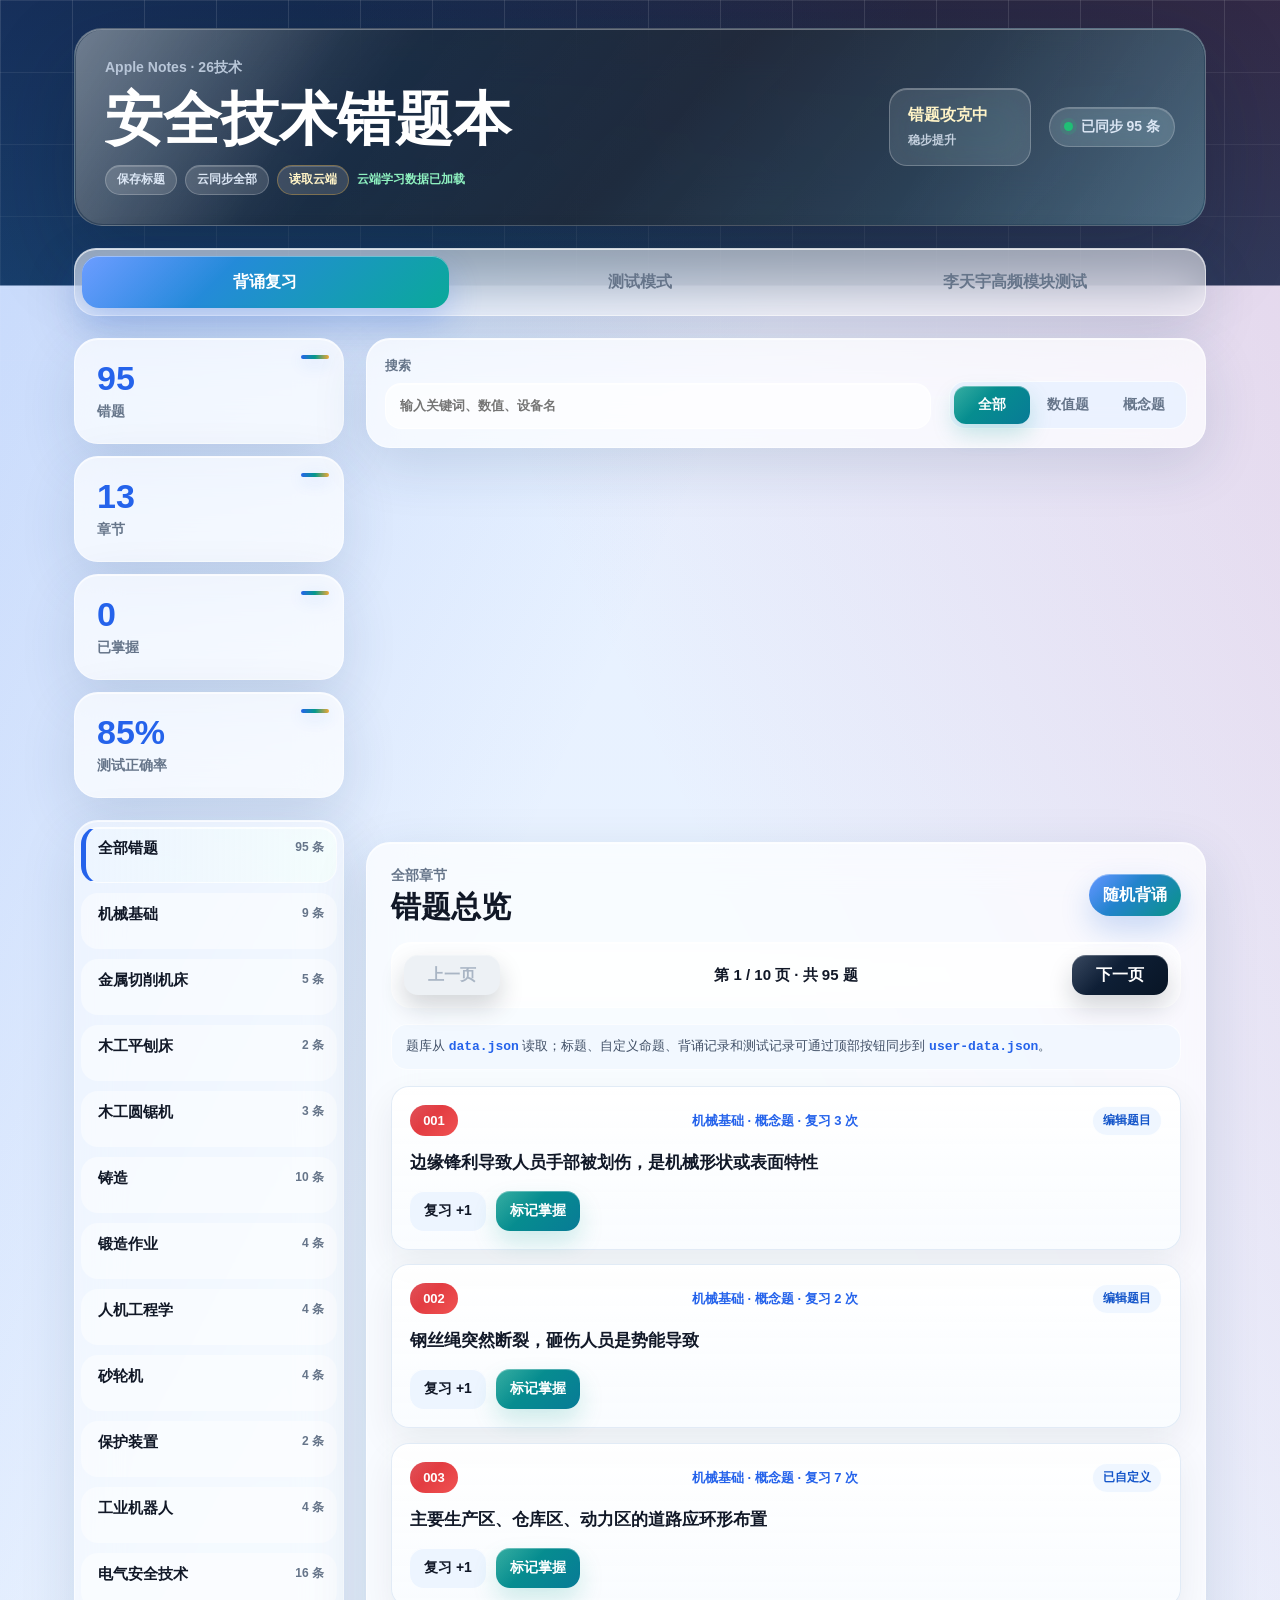
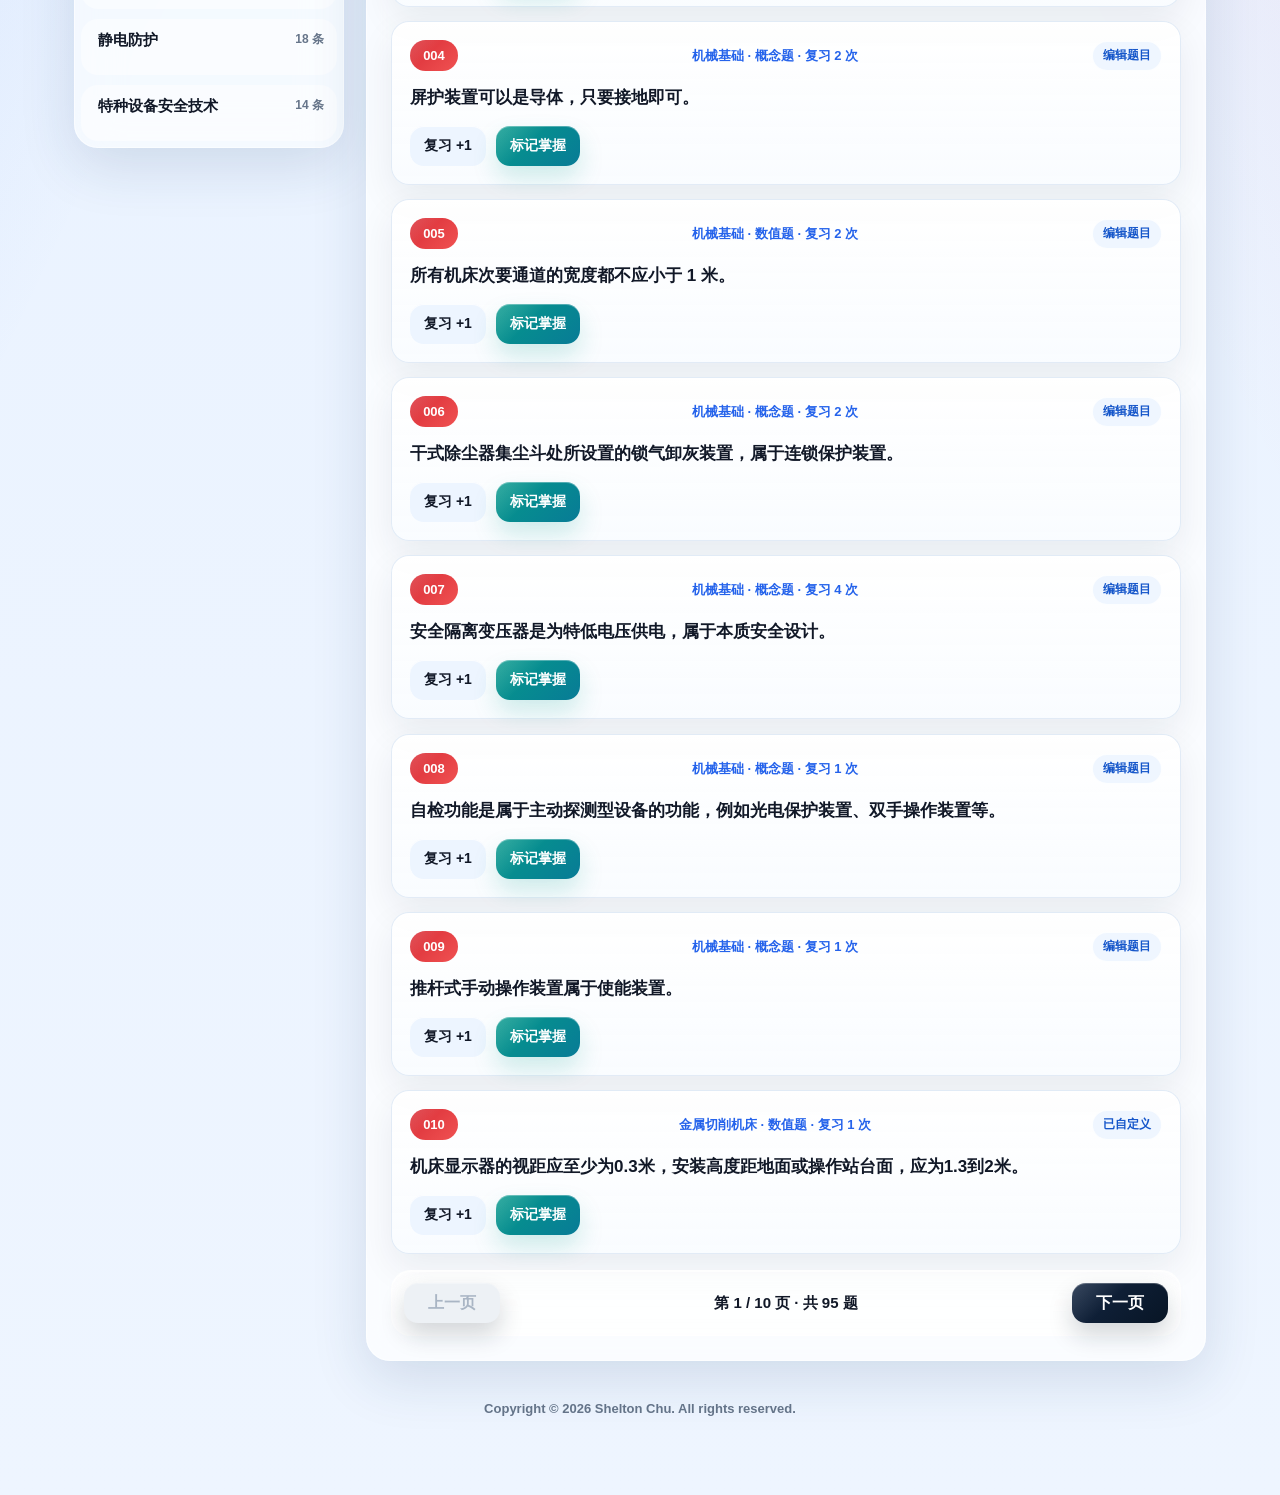
==== ios/SafetyTechNotebook/SafetyTechNotebook/Web/index.html @ 28401600 "Add native iOS app shell" ====
<!doctype html>
<html lang="zh-CN">
  <head>
    <meta charset="UTF-8" />
    <meta name="viewport" content="width=device-width, initial-scale=1.0" />
    <meta name="theme-color" content="#13243b" />
    <meta name="apple-mobile-web-app-capable" content="yes" />
    <meta name="apple-mobile-web-app-title" content="安全技术错题本" />
    <meta name="apple-mobile-web-app-status-bar-style" content="black-translucent" />
    <title>安全技术错题本</title>
    <link rel="manifest" href="manifest.webmanifest" />
    <link rel="icon" href="app-icon.svg" type="image/svg+xml" />
    <link rel="apple-touch-icon" href="apple-touch-icon.png" />
    <link rel="stylesheet" href="styles.css?v=20260801-pwa-stable" />
  </head>
  <body>
    <div class="app">
      <header class="topbar">
        <div class="title-editor">
          <p class="source">Apple Notes · 26技术</p>
          <input id="titleInput" class="title-input" type="text" value="安全技术错题本" aria-label="错题本标题" />
          <div class="title-actions">
            <button id="saveTitleBtn" type="button">保存标题</button>
            <button id="syncDataBtn" type="button">云同步全部</button>
            <button id="loadCloudBtn" type="button">读取云端</button>
            <span id="titleSyncStatus">读取云端学习数据</span>
          </div>
        </div>
        <div class="honor">
          <strong>错题攻克中</strong>
          <span>稳步提升</span>
        </div>
        <div class="sync">
          <span class="sync-dot"></span>
          <span id="updatedAt">读取中</span>
        </div>
      </header>

      <main>
        <section class="mode-switch" aria-label="学习模式">
          <button class="active" type="button" data-mode="review">背诵复习</button>
          <button type="button" data-mode="quiz">测试模式</button>
          <button type="button" data-mode="liyutian">李天宇高频模块测试</button>
        </section>

        <section class="summary" aria-label="学习概览">
          <article>
            <span id="totalCount">0</span>
            <p>错题</p>
          </article>
          <article>
            <span id="sectionCount">0</span>
            <p>章节</p>
          </article>
          <article>
            <span id="masteredCount">0</span>
            <p>已掌握</p>
          </article>
          <article>
            <span id="quizScore">0%</span>
            <p>测试正确率</p>
          </article>
        </section>

        <section id="analysisPanel" class="analysis-panel collapsed" aria-label="测试分析" hidden>
          <button id="analysisToggle" class="analysis-toggle" type="button" aria-expanded="false">
            <span>
              <small>测试分析</small>
              <strong>测试薄弱雷达</strong>
            </span>
            <em id="analysisSignal">等待测试记录</em>
          </button>
          <div id="analysisBody" class="analysis-body" hidden>
            <p class="analysis-rule">
              薄弱度只按测试正确程度评判；答错题会进入艾宾浩斯巩固队列，答对后按 20 分钟、1 小时、9 小时、1 天、2 天、6 天、31 天逐步拉长复习间隔。
            </p>
            <div class="analysis-grid">
              <article class="chart-card">
                <div class="chart-title">
                  <strong>章节薄弱度</strong>
                  <span>仅按测试错误率</span>
                </div>
                <div id="quizBarChart" class="bar-chart"></div>
              </article>
              <article class="chart-card review-queue-card">
                <div class="chart-title">
                  <strong>艾宾浩斯巩固</strong>
                  <span>错题优先 · 间隔复现</span>
                </div>
                <div id="forgettingCurve" class="forgetting-curve" aria-label="艾宾浩斯遗忘曲线"></div>
                <div id="reviewQueue" class="review-queue"></div>
              </article>
            </div>
          </div>
        </section>

        <section class="controls" aria-label="筛选">
          <label class="search">
            <span>搜索</span>
            <input id="searchInput" type="search" placeholder="输入关键词、数值、设备名" />
          </label>
          <div class="segments" role="tablist" aria-label="题型">
            <button class="active" data-kind="all">全部</button>
            <button data-kind="数值题">数值题</button>
            <button data-kind="概念题">概念题</button>
          </div>
        </section>

        <nav id="sectionTabs" class="section-tabs" aria-label="章节"></nav>

        <section class="content">
          <div class="section-head">
            <div>
              <p id="domainName">机械</p>
              <h2 id="sectionName">机械基础</h2>
            </div>
            <button id="shuffleBtn" type="button">随机背诵</button>
          </div>
          <div id="quizPager" class="quiz-pager" data-quiz-pager hidden></div>
          <div class="sync-note">
            题库从 <code>data.json</code> 读取；标题、自定义命题、背诵记录和测试记录可通过顶部按钮同步到 <code>user-data.json</code>。
          </div>
          <div id="cards" class="cards"></div>
          <div id="quizPagerBottom" class="quiz-pager quiz-pager-bottom" data-quiz-pager hidden></div>
        </section>
      </main>
      <footer class="site-footer"><span>Copyright © 2026 Shelton Chu. All rights reserved.</span></footer>
    </div>

    <template id="cardTemplate">
      <article class="mistake-card">
        <div class="card-meta">
          <strong></strong>
          <span></span>
        </div>
        <p class="question"></p>
        <div class="actions">
          <button class="review-btn" type="button">复习 +1</button>
          <button class="master-btn" type="button">标记掌握</button>
        </div>
      </article>
    </template>

    <template id="quizTemplate">
      <article class="quiz-card">
        <div class="card-meta">
          <strong></strong>
          <span></span>
        </div>
        <p class="quiz-prompt"></p>
        <button class="reveal-btn" type="button">显示答案</button>
        <div class="quiz-answer" hidden></div>
        <div class="quiz-actions" hidden>
          <button class="wrong-btn" type="button">答错</button>
          <button class="right-btn" type="button">答对</button>
        </div>
      </article>
    </template>

    <script src="app.js?v=20260801-pwa-stable"></script>
  </body>
</html>
---- ios/SafetyTechNotebook/SafetyTechNotebook/Web/styles.css ----
:root {
  color-scheme: light;
  --bg: #eef5ff;
  --ink: #111827;
  --muted: #66758a;
  --soft: rgba(235, 244, 255, 0.82);
  --line: rgba(129, 151, 178, 0.28);
  --surface: rgba(255, 255, 255, 0.78);
  --navy: #102033;
  --navy-2: #173352;
  --blue: #2563eb;
  --teal: #05998b;
  --green: #20bf75;
  --red: #d92d36;
  --amber: #f0a735;
  --rose: #d94682;
  --glass: rgba(255, 255, 255, 0.54);
  --glass-strong: rgba(255, 255, 255, 0.72);
  --glass-dark: rgba(13, 29, 49, 0.48);
  --glass-line: rgba(255, 255, 255, 0.52);
  --glass-shadow: 0 18px 55px rgba(30, 64, 108, 0.14), inset 0 1px 0 rgba(255, 255, 255, 0.7);
  --glass-shadow-strong: 0 34px 90px rgba(12, 27, 46, 0.24), inset 0 1px 0 rgba(255, 255, 255, 0.34);
  --shadow: 0 18px 46px rgba(16, 31, 52, 0.08);
  --shadow-strong: 0 30px 80px rgba(8, 18, 33, 0.22);
}

* {
  box-sizing: border-box;
}

[hidden] {
  display: none !important;
}

body {
  margin: 0;
  min-height: 100vh;
  color: var(--ink);
  background:
    linear-gradient(115deg, rgba(37, 99, 235, 0.18), transparent 34%),
    linear-gradient(245deg, rgba(217, 70, 130, 0.16), transparent 36%),
    linear-gradient(180deg, #13243b 0, #163754 285px, #e7f1ff 286px, var(--bg) 100%);
  font-family: -apple-system, BlinkMacSystemFont, "Segoe UI", sans-serif;
}

body::before {
  content: "";
  position: fixed;
  inset: 0;
  z-index: -1;
  pointer-events: none;
  background:
    linear-gradient(90deg, rgba(255, 255, 255, 0.22) 1px, transparent 1px),
    linear-gradient(180deg, rgba(255, 255, 255, 0.16) 1px, transparent 1px);
  background-size: 72px 72px;
  mask-image: linear-gradient(180deg, rgba(0, 0, 0, 0.55), transparent 58%);
}

button,
input {
  font: inherit;
}

button {
  -webkit-tap-highlight-color: transparent;
}

h2,
p {
  margin: 0;
}

.app {
  width: min(1180px, 100%);
  margin: 0 auto;
  padding: 28px 24px 56px;
}

.topbar {
  position: relative;
  overflow: hidden;
  display: grid;
  grid-template-columns: 1fr auto auto;
  align-items: center;
  gap: 18px;
  margin-bottom: 22px;
  padding: 30px;
  color: white;
  background:
    linear-gradient(125deg, rgba(255, 255, 255, 0.22), rgba(255, 255, 255, 0.06) 28%, rgba(255, 255, 255, 0.12)),
    linear-gradient(135deg, rgba(15, 38, 64, 0.86) 0%, rgba(9, 18, 32, 0.78) 52%, rgba(22, 67, 93, 0.8) 100%);
  border: 1px solid rgba(255, 255, 255, 0.2);
  border-radius: 28px;
  box-shadow: var(--glass-shadow-strong);
  backdrop-filter: blur(26px) saturate(1.35);
  -webkit-backdrop-filter: blur(26px) saturate(1.35);
}

.topbar::after {
  content: "";
  position: absolute;
  inset: 1px;
  pointer-events: none;
  border-radius: 27px;
  background: linear-gradient(120deg, rgba(255, 255, 255, 0.26), transparent 22%, transparent 74%, rgba(255, 255, 255, 0.12));
  opacity: 0.9;
}

.topbar > * {
  position: relative;
  z-index: 1;
}

.source {
  margin-bottom: 10px;
  color: #b8c6d8;
  font-size: 14px;
  font-weight: 700;
}

.honor {
  display: grid;
  gap: 6px;
  min-width: 142px;
  padding: 16px 18px;
  color: #fff4c7;
  background: rgba(255, 255, 255, 0.12);
  border: 1px solid rgba(255, 255, 255, 0.24);
  border-radius: 18px;
  box-shadow: inset 0 1px 0 rgba(255, 255, 255, 0.26);
  backdrop-filter: blur(18px) saturate(1.25);
  -webkit-backdrop-filter: blur(18px) saturate(1.25);
}

.title-editor {
  min-width: 0;
}

.title-input {
  width: min(560px, 100%);
  padding: 0;
  color: white;
  background: transparent;
  border: 0;
  outline: none;
  font-size: clamp(34px, 5vw, 58px);
  font-weight: 900;
  line-height: 1.1;
  letter-spacing: 0;
}

.title-input:focus {
  box-shadow: 0 3px 0 rgba(32, 191, 117, 0.85);
}

.title-actions {
  display: flex;
  align-items: center;
  flex-wrap: wrap;
  gap: 8px;
  margin-top: 14px;
}

.title-actions button {
  height: 30px;
  padding: 0 11px;
  color: #dbe6f4;
  background: rgba(255, 255, 255, 0.14);
  border: 1px solid rgba(255, 255, 255, 0.22);
  border-radius: 999px;
  cursor: pointer;
  font-size: 12px;
  font-weight: 900;
  box-shadow: inset 0 1px 0 rgba(255, 255, 255, 0.18);
  backdrop-filter: blur(12px) saturate(1.2);
  -webkit-backdrop-filter: blur(12px) saturate(1.2);
}

.title-actions button:last-of-type {
  color: #fff4c7;
  border-color: rgba(243, 179, 61, 0.36);
}

#titleSyncStatus {
  color: #b8c6d8;
  font-size: 12px;
  font-weight: 800;
}

#titleSyncStatus[data-tone="ok"] {
  color: #8ef0bf;
}

#titleSyncStatus[data-tone="warn"] {
  color: #ffd082;
}

.honor strong {
  font-size: 16px;
}

.honor span {
  color: #c4d0de;
  font-size: 12px;
  font-weight: 700;
}

.sync {
  display: inline-flex;
  align-items: center;
  gap: 8px;
  min-width: max-content;
  padding: 10px 14px;
  color: #dbe6f4;
  background: rgba(255, 255, 255, 0.14);
  border: 1px solid rgba(255, 255, 255, 0.2);
  border-radius: 999px;
  font-size: 14px;
  font-weight: 800;
  box-shadow: inset 0 1px 0 rgba(255, 255, 255, 0.18);
  backdrop-filter: blur(14px) saturate(1.25);
  -webkit-backdrop-filter: blur(14px) saturate(1.25);
}

.sync-dot {
  width: 9px;
  height: 9px;
  border-radius: 50%;
  background: var(--green);
  box-shadow: 0 0 0 4px rgba(32, 191, 117, 0.16);
}

main {
  display: grid;
  grid-template-columns: 270px minmax(0, 1fr);
  gap: 22px;
}

.mode-switch {
  grid-column: 1 / -1;
  display: flex;
  gap: 8px;
  padding: 7px;
  background: var(--glass);
  border: 1px solid var(--glass-line);
  border-radius: 22px;
  box-shadow: var(--glass-shadow);
  backdrop-filter: blur(24px) saturate(1.28);
  -webkit-backdrop-filter: blur(24px) saturate(1.28);
}

.mode-switch button {
  flex: 1;
  height: 52px;
  min-width: 0;
  padding: 0 10px;
  border: 0;
  border-radius: 17px;
  color: var(--muted);
  background: transparent;
  cursor: pointer;
  line-height: 1.2;
  font-weight: 900;
  transition: transform 0.18s ease, background 0.18s ease, color 0.18s ease, box-shadow 0.18s ease;
}

.mode-switch button.active {
  color: white;
  background:
    linear-gradient(135deg, rgba(255, 255, 255, 0.28), transparent 38%),
    linear-gradient(135deg, #3478ff, #0aa99a);
  box-shadow: 0 14px 34px rgba(37, 99, 235, 0.24), inset 0 1px 0 rgba(255, 255, 255, 0.38);
}

.mode-switch button:not(.active):active,
.title-actions button:active,
.sync:active {
  transform: scale(0.985);
}

.summary {
  grid-column: 1;
  grid-row: 2;
  display: grid;
  grid-template-columns: 1fr;
  gap: 12px;
  align-self: start;
}

.summary article,
.content,
.controls {
  background: var(--glass-strong);
  border: 1px solid var(--glass-line);
  border-radius: 24px;
  box-shadow: var(--glass-shadow);
  backdrop-filter: blur(22px) saturate(1.22);
  -webkit-backdrop-filter: blur(22px) saturate(1.22);
}

.summary article {
  position: relative;
  overflow: hidden;
  padding: 22px;
}

.summary article::after {
  content: "";
  position: absolute;
  top: 16px;
  right: 14px;
  width: 28px;
  height: 4px;
  background: linear-gradient(90deg, var(--blue), var(--teal), var(--amber));
  border-radius: 999px;
  box-shadow: 0 4px 16px rgba(37, 99, 235, 0.2);
}

.summary span {
  display: block;
  color: var(--blue);
  font-size: 34px;
  font-weight: 900;
  line-height: 1;
}

.summary p {
  margin-top: 8px;
  color: var(--muted);
  font-size: 14px;
  font-weight: 700;
}

.analysis-panel {
  grid-column: 2;
  grid-row: 3;
  padding: 22px;
  background: var(--glass-strong);
  border: 1px solid var(--glass-line);
  border-radius: 24px;
  box-shadow: var(--glass-shadow);
  backdrop-filter: blur(22px) saturate(1.22);
  -webkit-backdrop-filter: blur(22px) saturate(1.22);
}

.analysis-toggle {
  display: flex;
  align-items: center;
  justify-content: space-between;
  gap: 16px;
  width: 100%;
  color: inherit;
  text-align: left;
  background: transparent;
  border: 0;
  cursor: pointer;
}

.analysis-toggle span {
  display: grid;
  gap: 4px;
}

.analysis-toggle small {
  color: var(--muted);
  font-size: 13px;
  font-weight: 800;
}

.analysis-toggle strong {
  font-size: 28px;
}

.analysis-toggle::after {
  content: "收起";
  min-width: max-content;
  color: var(--blue);
  font-size: 13px;
  font-weight: 900;
}

.analysis-panel.collapsed .analysis-toggle::after {
  content: "展开";
}

.analysis-body {
  margin-top: 18px;
}

.analysis-rule {
  margin-bottom: 14px;
  padding: 12px 14px;
  color: #425168;
  background: rgba(238, 246, 255, 0.72);
  border: 1px solid rgba(255, 255, 255, 0.68);
  border-radius: 16px;
  font-size: 13px;
  line-height: 1.5;
  font-weight: 800;
}

.chart-title span {
  color: var(--muted);
  font-size: 13px;
  font-weight: 800;
}

#analysisSignal,
.analysis-toggle em {
  align-self: start;
  padding: 9px 12px;
  color: white;
  background: linear-gradient(135deg, var(--blue), var(--teal));
  border-radius: 999px;
  font-size: 13px;
  font-weight: 900;
  font-style: normal;
}

.analysis-grid {
  display: grid;
  grid-template-columns: repeat(2, minmax(0, 1fr));
  gap: 16px;
}

.chart-card {
  min-width: 0;
  padding: 18px;
  background: rgba(255, 255, 255, 0.68);
  border: 1px solid rgba(255, 255, 255, 0.72);
  border-radius: 18px;
  box-shadow: inset 0 1px 0 rgba(255, 255, 255, 0.72);
}

.chart-title {
  display: flex;
  align-items: center;
  justify-content: space-between;
  gap: 12px;
  margin-bottom: 16px;
}

.chart-title strong {
  font-size: 17px;
}

.bar-chart {
  display: grid;
  gap: 13px;
}

.bar-row {
  display: grid;
  grid-template-columns: minmax(118px, 190px) 1fr;
  align-items: center;
  gap: 12px;
}

.bar-label {
  display: grid;
  gap: 4px;
}

.bar-label strong {
  font-size: 14px;
}

.bar-label span {
  color: var(--muted);
  font-size: 12px;
  font-weight: 800;
}

.bar-track {
  height: 14px;
  overflow: hidden;
  background: #e8eef6;
  border-radius: 999px;
}

.bar-track span {
  display: block;
  height: 100%;
  background: linear-gradient(90deg, var(--red), var(--amber), var(--teal));
  border-radius: inherit;
}

.forgetting-curve {
  overflow: hidden;
  margin-bottom: 14px;
  background:
    linear-gradient(180deg, rgba(29, 99, 216, 0.07), transparent 68%),
    rgba(255, 255, 255, 0.72);
  border: 1px solid rgba(255, 255, 255, 0.72);
  border-radius: 18px;
}

.curve-svg {
  display: block;
  width: 100%;
  height: auto;
}

.curve-axis {
  fill: none;
  stroke: #c8d4e4;
  stroke-width: 2;
}

.curve-line {
  fill: none;
  stroke: var(--blue);
  stroke-width: 4;
  stroke-linecap: round;
  stroke-linejoin: round;
}

.curve-dot {
  fill: var(--surface);
  stroke: var(--teal);
  stroke-width: 3;
}

.curve-svg text {
  fill: #66758a;
  font-size: 12px;
  font-weight: 900;
}

.review-queue {
  display: grid;
  gap: 8px;
}

.queue-summary {
  padding: 10px 12px;
  color: #0f665e;
  background: rgba(237, 249, 246, 0.72);
  border: 1px solid rgba(204, 235, 229, 0.8);
  border-radius: 16px;
  font-size: 13px;
  font-weight: 900;
}

.queue-item {
  display: grid;
  grid-template-columns: 1fr auto;
  align-items: center;
  gap: 12px;
  padding: 12px;
  color: var(--ink);
  background: rgba(255, 255, 255, 0.74);
  border: 1px solid rgba(255, 255, 255, 0.78);
  border-radius: 16px;
}

.queue-item.due {
  border-color: rgba(217, 45, 54, 0.34);
  background: linear-gradient(180deg, #fffafa, #ffffff);
}

.queue-item strong {
  display: block;
  font-size: 13px;
  font-weight: 900;
}

.queue-item p {
  display: -webkit-box;
  overflow: hidden;
  margin-top: 5px;
  color: #334155;
  -webkit-box-orient: vertical;
  -webkit-line-clamp: 2;
  font-size: 13px;
  line-height: 1.45;
  font-weight: 750;
}

.queue-item span {
  display: block;
  margin-top: 6px;
  color: var(--muted);
  font-size: 12px;
  font-weight: 900;
}

.queue-item button {
  min-width: 82px;
  height: 36px;
  color: white;
  background: var(--navy);
  border: 0;
  border-radius: 8px;
  cursor: pointer;
  font-size: 13px;
  font-weight: 900;
}

.queue-item.due button {
  background: linear-gradient(135deg, var(--red), #f59e0b);
}

.controls {
  grid-column: 2;
  grid-row: 2;
  align-self: start;
  display: flex;
  align-items: end;
  justify-content: space-between;
  gap: 18px;
  padding: 18px;
}

.search {
  display: grid;
  gap: 8px;
  flex: 1;
  color: var(--muted);
  font-size: 13px;
  font-weight: 800;
}

.search input {
  width: 100%;
  height: 46px;
  padding: 0 14px;
  color: var(--ink);
  background: rgba(255, 255, 255, 0.66);
  border: 1px solid rgba(255, 255, 255, 0.78);
  border-radius: 16px;
  outline: none;
  box-shadow: inset 0 1px 0 rgba(255, 255, 255, 0.68);
}

.search input:focus {
  border-color: var(--blue);
  box-shadow: 0 0 0 3px rgba(29, 99, 216, 0.14);
}

.segments {
  display: flex;
  padding: 4px;
  background: rgba(230, 240, 255, 0.72);
  border: 1px solid rgba(255, 255, 255, 0.72);
  border-radius: 16px;
}

.segments button,
#shuffleBtn,
.actions button {
  border: 0;
  cursor: pointer;
}

.segments button {
  min-width: 76px;
  height: 38px;
  padding: 0 12px;
  border-radius: 12px;
  color: var(--muted);
  background: transparent;
  font-size: 14px;
  font-weight: 800;
}

.segments button.active {
  color: white;
  background:
    linear-gradient(135deg, rgba(255, 255, 255, 0.2), transparent 40%),
    linear-gradient(135deg, var(--teal), #087b96);
  box-shadow: 0 10px 22px rgba(5, 153, 139, 0.22), inset 0 1px 0 rgba(255, 255, 255, 0.32);
}

.section-tabs {
  grid-column: 1;
  grid-row: 3 / span 2;
  display: grid;
  gap: 10px;
  align-self: start;
  padding: 6px;
  background: var(--glass);
  border: 1px solid var(--glass-line);
  border-radius: 24px;
  box-shadow: var(--glass-shadow);
  backdrop-filter: blur(22px) saturate(1.22);
  -webkit-backdrop-filter: blur(22px) saturate(1.22);
}

.section-tabs button {
  display: grid;
  grid-template-columns: 1fr auto;
  gap: 6px;
  width: 100%;
  min-height: 56px;
  padding: 11px 12px;
  color: var(--ink);
  text-align: left;
  background: rgba(255, 255, 255, 0.46);
  border: 1px solid transparent;
  border-left: 5px solid transparent;
  border-radius: 17px;
  cursor: pointer;
  transition: transform 0.18s ease, background 0.18s ease, border-color 0.18s ease;
}

.section-tabs button.active {
  border-left-color: var(--blue);
  border-top-color: rgba(255, 255, 255, 0.72);
  border-right-color: rgba(255, 255, 255, 0.72);
  border-bottom-color: rgba(255, 255, 255, 0.72);
  background:
    linear-gradient(90deg, rgba(237, 245, 255, 0.9), rgba(245, 255, 252, 0.72));
  box-shadow: inset 0 1px 0 rgba(255, 255, 255, 0.72);
}

.section-tabs button:active {
  transform: scale(0.99);
}

.section-tabs strong {
  font-size: 15px;
}

.section-tabs span {
  color: var(--muted);
  font-size: 12px;
  font-weight: 800;
}

.content {
  grid-column: 2;
  grid-row: 4;
  min-width: 0;
  padding: 24px;
}

.section-head {
  display: flex;
  align-items: center;
  justify-content: space-between;
  gap: 16px;
  margin-bottom: 18px;
}

.section-head p {
  color: var(--muted);
  font-size: 14px;
  font-weight: 800;
}

.section-head h2 {
  margin-top: 4px;
  font-size: 30px;
  line-height: 1.18;
}

#shuffleBtn {
  min-width: 92px;
  height: 42px;
  padding: 0 14px;
  color: white;
  background:
    linear-gradient(135deg, rgba(255, 255, 255, 0.24), transparent 42%),
    linear-gradient(135deg, #3478ff, #0a9387);
  border-radius: 999px;
  box-shadow: 0 14px 30px rgba(29, 99, 216, 0.22), inset 0 1px 0 rgba(255, 255, 255, 0.36);
  font-weight: 900;
}

#shuffleBtn:disabled {
  color: #a9b5c4;
  background: #edf1f5;
  box-shadow: none;
  cursor: not-allowed;
}

.quiz-pager {
  display: grid;
  grid-template-columns: 96px 1fr 96px;
  align-items: center;
  gap: 12px;
  margin-bottom: 16px;
  padding: 12px;
  background: rgba(255, 255, 255, 0.48);
  border: 1px solid rgba(255, 255, 255, 0.72);
  border-radius: 20px;
  box-shadow: inset 0 1px 0 rgba(255, 255, 255, 0.72);
  backdrop-filter: blur(18px) saturate(1.22);
  -webkit-backdrop-filter: blur(18px) saturate(1.22);
}

.quiz-pager-bottom {
  margin-top: 16px;
  margin-bottom: 0;
}

.quiz-pager span {
  color: var(--ink);
  text-align: center;
  font-size: 15px;
  font-weight: 900;
}

.quiz-pager button {
  height: 40px;
  color: white;
  background:
    linear-gradient(135deg, rgba(255, 255, 255, 0.16), transparent 42%),
    linear-gradient(135deg, #132642, #081525);
  border: 0;
  border-radius: 14px;
  cursor: pointer;
  font-weight: 900;
  box-shadow: 0 12px 24px rgba(15, 28, 47, 0.18), inset 0 1px 0 rgba(255, 255, 255, 0.24);
}

.quiz-pager button:disabled {
  color: #a9b5c4;
  background: #edf1f5;
  cursor: not-allowed;
}

.sync-note {
  margin-bottom: 16px;
  padding: 12px 14px;
  color: #425168;
  background: rgba(238, 246, 255, 0.66);
  border: 1px solid rgba(255, 255, 255, 0.72);
  border-radius: 16px;
  font-size: 13px;
  line-height: 1.45;
}

.sync-note code {
  color: var(--blue);
  font-weight: 900;
}

.cards {
  display: grid;
  gap: 14px;
}

.cards.page-enter .mistake-card,
.cards.page-enter .quiz-card {
  animation: card-page-enter 0.42s cubic-bezier(0.19, 1, 0.22, 1) both;
  animation-delay: calc(var(--card-index, 0) * 22ms);
}

.cards.page-leave {
  opacity: 0;
  transform: translateY(-8px) scale(0.992);
  transition: opacity 0.13s ease, transform 0.13s ease;
}

@keyframes card-page-enter {
  from {
    opacity: 0;
    transform: translateY(18px) scale(0.985);
  }

  to {
    opacity: 1;
    transform: translateY(0) scale(1);
  }
}

.mistake-card,
.quiz-card {
  padding: 18px;
  background:
    linear-gradient(180deg, rgba(255, 255, 255, 0.98), rgba(249, 252, 255, 0.94));
  border: 1px solid rgba(220, 231, 244, 0.82);
  border-radius: 18px;
  box-shadow: 0 14px 36px rgba(16, 31, 52, 0.07), inset 0 1px 0 rgba(255, 255, 255, 0.84);
}

.mistake-card.mastered,
.quiz-card.right {
  background: #f0fbf6;
  border-color: #9eddbd;
}

.quiz-card.wrong {
  background: #fff5f5;
  border-color: #f0b7b7;
}

.card-meta {
  display: flex;
  align-items: center;
  justify-content: space-between;
  gap: 12px;
  margin-bottom: 12px;
}

.card-meta strong {
  display: inline-flex;
  align-items: center;
  justify-content: center;
  width: 48px;
  height: 31px;
  color: white;
  background:
    linear-gradient(135deg, rgba(255, 255, 255, 0.18), transparent 42%),
    linear-gradient(135deg, var(--red), #f05252);
  border-radius: 999px;
  font-size: 13px;
  font-weight: 900;
}

.card-meta span {
  color: var(--blue);
  font-size: 13px;
  font-weight: 900;
}

.question,
.quiz-prompt {
  color: var(--ink);
  font-size: 17px;
  line-height: 1.72;
  font-weight: 900;
}

.quiz-answer {
  margin-top: 12px;
  padding: 12px 14px;
  color: #425168;
  background: var(--soft);
  border-radius: 8px;
  font-size: 14px;
  line-height: 1.55;
  font-weight: 700;
}

.quiz-answer strong {
  color: var(--blue);
}

.actions,
.quiz-actions {
  display: flex;
  gap: 10px;
  margin-top: 14px;
}

.actions button,
.quiz-actions button,
.reveal-btn {
  height: 40px;
  padding: 0 14px;
  border: 0;
  border-radius: 14px;
  cursor: pointer;
  font-size: 14px;
  font-weight: 900;
}

.actions button {
  color: var(--ink);
  background: rgba(235, 244, 255, 0.88);
  box-shadow: inset 0 1px 0 rgba(255, 255, 255, 0.82);
}

.actions button:last-child,
.right-btn {
  color: white;
  background:
    linear-gradient(135deg, rgba(255, 255, 255, 0.2), transparent 42%),
    linear-gradient(135deg, var(--teal), #087b96);
  box-shadow: 0 12px 24px rgba(5, 153, 139, 0.18), inset 0 1px 0 rgba(255, 255, 255, 0.3);
}

.reveal-btn {
  width: 100%;
  margin-top: 14px;
  color: white;
  background:
    linear-gradient(135deg, rgba(255, 255, 255, 0.22), transparent 42%),
    linear-gradient(135deg, #3478ff, #1456b8);
  box-shadow: 0 14px 30px rgba(37, 99, 235, 0.2), inset 0 1px 0 rgba(255, 255, 255, 0.34);
}

.quiz-actions {
  display: grid;
  grid-template-columns: 1fr 1fr;
  gap: 10px;
  margin-top: 12px;
}

.wrong-btn {
  color: var(--red);
  background: #feecec;
}

.quiz-actions button {
  transition: transform 0.16s ease, opacity 0.16s ease;
}

.quiz-actions button:disabled {
  cursor: default;
  opacity: 0.7;
}

.quiz-actions button:not(:disabled):active {
  transform: scale(0.98);
}

.empty {
  padding: 42px 18px;
  color: var(--muted);
  text-align: center;
  background: #fbfcfe;
  border: 1px dashed var(--line);
  border-radius: 8px;
}

.empty.mini {
  padding: 22px 12px;
  font-size: 13px;
}

.edit-quiz-btn {
  min-width: max-content;
  height: 30px;
  padding: 0 10px;
  color: #1556ca;
  background: rgba(237, 245, 255, 0.86);
  border: 1px solid rgba(255, 255, 255, 0.82);
  border-radius: 999px;
  cursor: pointer;
  font-size: 12px;
  font-weight: 900;
}

.quiz-editor {
  display: grid;
  gap: 10px;
  margin-top: 12px;
  padding: 12px;
  background: rgba(247, 251, 255, 0.72);
  border: 1px solid rgba(255, 255, 255, 0.82);
  border-radius: 18px;
  box-shadow: inset 0 1px 0 rgba(255, 255, 255, 0.72);
  backdrop-filter: blur(18px) saturate(1.18);
  -webkit-backdrop-filter: blur(18px) saturate(1.18);
}

.quiz-editor label {
  display: grid;
  gap: 6px;
  color: var(--muted);
  font-size: 12px;
  font-weight: 900;
}

.quiz-editor textarea {
  width: 100%;
  min-height: 72px;
  resize: vertical;
  padding: 10px;
  color: var(--ink);
  background: rgba(255, 255, 255, 0.82);
  border: 1px solid rgba(215, 227, 241, 0.9);
  border-radius: 14px;
  font: inherit;
  line-height: 1.45;
}

.quiz-image-gallery {
  display: grid;
  gap: 10px;
  margin: 12px 0 4px;
}

.quiz-image {
  overflow: hidden;
  margin: 0;
  background: rgba(248, 250, 252, 0.82);
  border: 1px solid rgba(215, 227, 241, 0.86);
  border-radius: 16px;
}

.quiz-image img {
  display: block;
  width: 100%;
  max-height: 380px;
  object-fit: contain;
  background: white;
}

.quiz-image figcaption {
  padding: 8px 10px;
  color: var(--muted);
  font-size: 12px;
  font-weight: 800;
}

.quiz-image-editor {
  display: grid;
  gap: 10px;
  padding: 10px;
  background: rgba(255, 255, 255, 0.64);
  border: 1px solid rgba(255, 255, 255, 0.82);
  border-radius: 16px;
}

.image-editor-head {
  display: flex;
  align-items: center;
  justify-content: space-between;
  gap: 10px;
  color: var(--muted);
  font-size: 12px;
  font-weight: 900;
}

.image-upload {
  position: relative;
  display: inline-flex;
  align-items: center;
  justify-content: center;
  min-width: 92px;
  height: 34px;
  padding: 0 12px;
  color: white !important;
  background:
    linear-gradient(135deg, rgba(255, 255, 255, 0.18), transparent 42%),
    linear-gradient(135deg, var(--blue), #1556ca);
  border-radius: 999px;
  cursor: pointer;
}

.image-upload input {
  position: absolute;
  inset: 0;
  opacity: 0;
  cursor: pointer;
}

.image-preview {
  display: grid;
  grid-template-columns: 112px 1fr;
  gap: 10px;
  align-items: center;
  padding: 8px;
  background: rgba(247, 250, 255, 0.74);
  border: 1px solid rgba(255, 255, 255, 0.82);
  border-radius: 16px;
}

.image-preview img {
  display: block;
  width: 112px;
  aspect-ratio: 4 / 3;
  object-fit: cover;
  background: white;
  border: 1px solid var(--line);
  border-radius: 14px;
}

.image-preview strong,
.image-preview span {
  display: block;
}

.image-preview strong {
  color: var(--ink);
  font-size: 13px;
  font-weight: 900;
}

.image-preview span {
  margin-top: 4px;
  color: var(--muted);
  font-size: 12px;
  font-weight: 700;
  line-height: 1.45;
}

.remove-image-btn {
  height: 36px;
  color: var(--red);
  background: #feecec;
  border: 0;
  border-radius: 14px;
  cursor: pointer;
  font-size: 13px;
  font-weight: 900;
}

.quiz-editor-actions {
  display: grid;
  grid-template-columns: repeat(5, 1fr);
  gap: 8px;
}

.quiz-editor-actions button {
  height: 38px;
  border: 0;
  border-radius: 14px;
  cursor: pointer;
  font-size: 13px;
  font-weight: 900;
}

.quiz-editor-actions button:first-child {
  color: white;
  background:
    linear-gradient(135deg, rgba(255, 255, 255, 0.18), transparent 42%),
    linear-gradient(135deg, var(--teal), #087b96);
}

.quiz-editor-actions button:nth-child(2) {
  color: white;
  background:
    linear-gradient(135deg, rgba(255, 255, 255, 0.18), transparent 42%),
    linear-gradient(135deg, var(--blue), #1556ca);
}

.quiz-editor-actions button:nth-child(3) {
  color: var(--ink);
  background: var(--soft);
}

.quiz-editor-actions button:nth-child(4) {
  color: var(--muted);
  background: #eef2f7;
}

.quiz-editor-actions button:nth-child(5) {
  color: var(--red);
  background: #feecec;
}

.review-editor-actions {
  grid-template-columns: repeat(4, 1fr);
}

.review-editor-actions button:nth-child(2) {
  color: var(--ink);
  background: var(--soft);
}

.review-editor-actions button:nth-child(3) {
  color: var(--muted);
  background: #eef2f7;
}

.review-editor-actions button:nth-child(4) {
  color: var(--red);
  background: #feecec;
}

.site-footer {
  display: flex;
  justify-content: center;
  width: min(1180px, 100%);
  margin: 22px auto 0;
  padding: 18px 16px max(24px, env(safe-area-inset-bottom));
  color: var(--muted);
  text-align: center;
  font-size: 13px;
  font-weight: 800;
}

.site-footer span {
  display: block;
  max-width: 100%;
}

@supports not ((backdrop-filter: blur(1px)) or (-webkit-backdrop-filter: blur(1px))) {
  .topbar,
  .mode-switch,
  .summary article,
  .analysis-panel,
  .chart-card,
  .controls,
  .section-tabs,
  .content,
  .quiz-pager,
  .quiz-editor {
    background: #ffffff;
    backdrop-filter: none;
    -webkit-backdrop-filter: none;
  }

  .topbar {
    background: linear-gradient(135deg, #152840, #102d4c);
  }
}

@media (prefers-reduced-transparency: reduce) {
  .topbar,
  .mode-switch,
  .summary article,
  .analysis-panel,
  .chart-card,
  .controls,
  .section-tabs,
  .content,
  .quiz-pager,
  .quiz-editor {
    background: #ffffff;
    backdrop-filter: none;
    -webkit-backdrop-filter: none;
  }

  .topbar {
    background: linear-gradient(135deg, #152840, #102d4c);
  }
}

@media (prefers-reduced-motion: reduce) {
  .cards.page-enter .mistake-card,
  .cards.page-enter .quiz-card,
  .cards.page-leave {
    animation: none;
    transition: none;
  }
}

@media (max-width: 760px) {
  body {
    background:
      linear-gradient(135deg, rgba(37, 99, 235, 0.18), transparent 36%),
      linear-gradient(245deg, rgba(217, 70, 130, 0.12), transparent 38%),
      linear-gradient(180deg, #13243b 0, #163754 280px, #e7f1ff 281px, var(--bg) 100%);
  }

  .app {
    padding: 14px 10px 28px;
  }

  .topbar {
    grid-template-columns: 1fr auto;
    align-items: start;
    gap: 12px;
    padding: 20px;
    border-radius: 24px;
  }

  .title-input {
    font-size: 30px;
  }

  .title-actions {
    gap: 6px;
    margin-top: 10px;
  }

  .title-actions button {
    height: 28px;
    padding: 0 9px;
    font-size: 11px;
  }

  .source {
    font-size: 12px;
  }

  .honor {
    min-width: 104px;
    padding: 12px;
  }

  .honor strong {
    font-size: 13px;
  }

  .honor span {
    font-size: 11px;
  }

  .sync {
    grid-column: 1 / -1;
    width: max-content;
    padding: 8px 10px;
    font-size: 12px;
  }

  main {
    display: block;
  }

  .mode-switch {
    margin-bottom: 12px;
    border-radius: 20px;
  }

  .mode-switch button {
    min-height: 48px;
    height: auto;
    padding: 8px 6px;
    font-size: 13px;
  }

  .summary {
    grid-template-columns: repeat(4, 1fr);
    gap: 8px;
    margin-bottom: 12px;
  }

  .summary article {
    padding: 14px 10px;
  }

  .summary article::after {
    display: none;
  }

  .summary span {
    font-size: 26px;
  }

  .summary p {
    font-size: 12px;
  }

  #quizScore {
    font-size: 22px;
  }

  .analysis-panel {
    margin: 0 0 12px;
    padding: 16px;
    border-radius: 22px;
  }

  .analysis-toggle {
    display: grid;
    gap: 10px;
  }

  .analysis-toggle strong {
    font-size: 24px;
  }

  .analysis-toggle em {
    width: fit-content;
    font-size: 12px;
  }

  .analysis-grid {
    grid-template-columns: 1fr;
  }

  .chart-card {
    padding: 14px;
  }

  .chart-title {
    align-items: flex-start;
  }

  .bar-row {
    grid-template-columns: 1fr;
    gap: 7px;
  }

  .queue-item {
    grid-template-columns: 1fr;
  }

  .queue-item button {
    width: 100%;
  }

  .quiz-editor-actions {
    grid-template-columns: 1fr;
  }

  .quiz-editor-actions button {
    height: 44px;
  }

  .quiz-editor-actions button:nth-child(5) {
    color: white;
    background: linear-gradient(135deg, var(--red), #f05252);
  }

  .review-editor-actions button:nth-child(4) {
    color: white;
    background: linear-gradient(135deg, var(--red), #f05252);
  }

  .image-editor-head {
    display: grid;
    grid-template-columns: 1fr;
    align-items: stretch;
  }

  .image-upload {
    width: 100%;
    height: 44px;
  }

  .image-preview {
    grid-template-columns: 1fr;
  }

  .image-preview img {
    width: 100%;
    max-height: 240px;
    object-fit: contain;
  }

  .remove-image-btn {
    height: 44px;
  }

  .controls {
    display: grid;
    gap: 12px;
    margin-bottom: 12px;
    padding: 12px;
  }

  .segments {
    overflow-x: auto;
  }

  .segments button {
    flex: 1;
    min-width: 78px;
  }

  .section-tabs {
    display: flex;
    gap: 8px;
    overflow-x: auto;
    margin-bottom: 12px;
    margin-top: 0;
    padding: 4px;
    background: transparent;
    border: 0;
    box-shadow: none;
  }

  .section-tabs button {
    min-width: 148px;
    min-height: 58px;
    border: 1px solid var(--line);
    border-top: 4px solid transparent;
    border-left: 1px solid var(--line);
  }

  .section-tabs button.active {
    border-top-color: var(--blue);
  }

  .content {
    margin-top: 0;
    padding: 16px;
    border-radius: 22px;
  }

  .section-head {
    align-items: flex-start;
  }

  .section-head h2 {
    font-size: 24px;
  }

  #shuffleBtn {
    min-width: 82px;
    height: 38px;
    padding: 0 10px;
    font-size: 13px;
  }

  .quiz-pager {
    grid-template-columns: 74px 1fr 74px;
    gap: 8px;
    padding: 10px;
  }

  .quiz-pager span {
    font-size: 13px;
  }

  .quiz-pager button {
    height: 38px;
    font-size: 13px;
  }

  .mistake-card,
  .quiz-card {
    padding: 16px;
  }

  .question,
  .quiz-prompt {
    font-size: 16px;
  }

  .actions {
    display: grid;
    grid-template-columns: 1fr 1fr;
  }

  .site-footer {
    margin-top: 18px;
    padding: 16px 24px max(92px, env(safe-area-inset-bottom));
    font-size: 10px;
    line-height: 1.45;
  }

  .site-footer span {
    max-width: 220px;
    margin: 0 auto;
  }
}
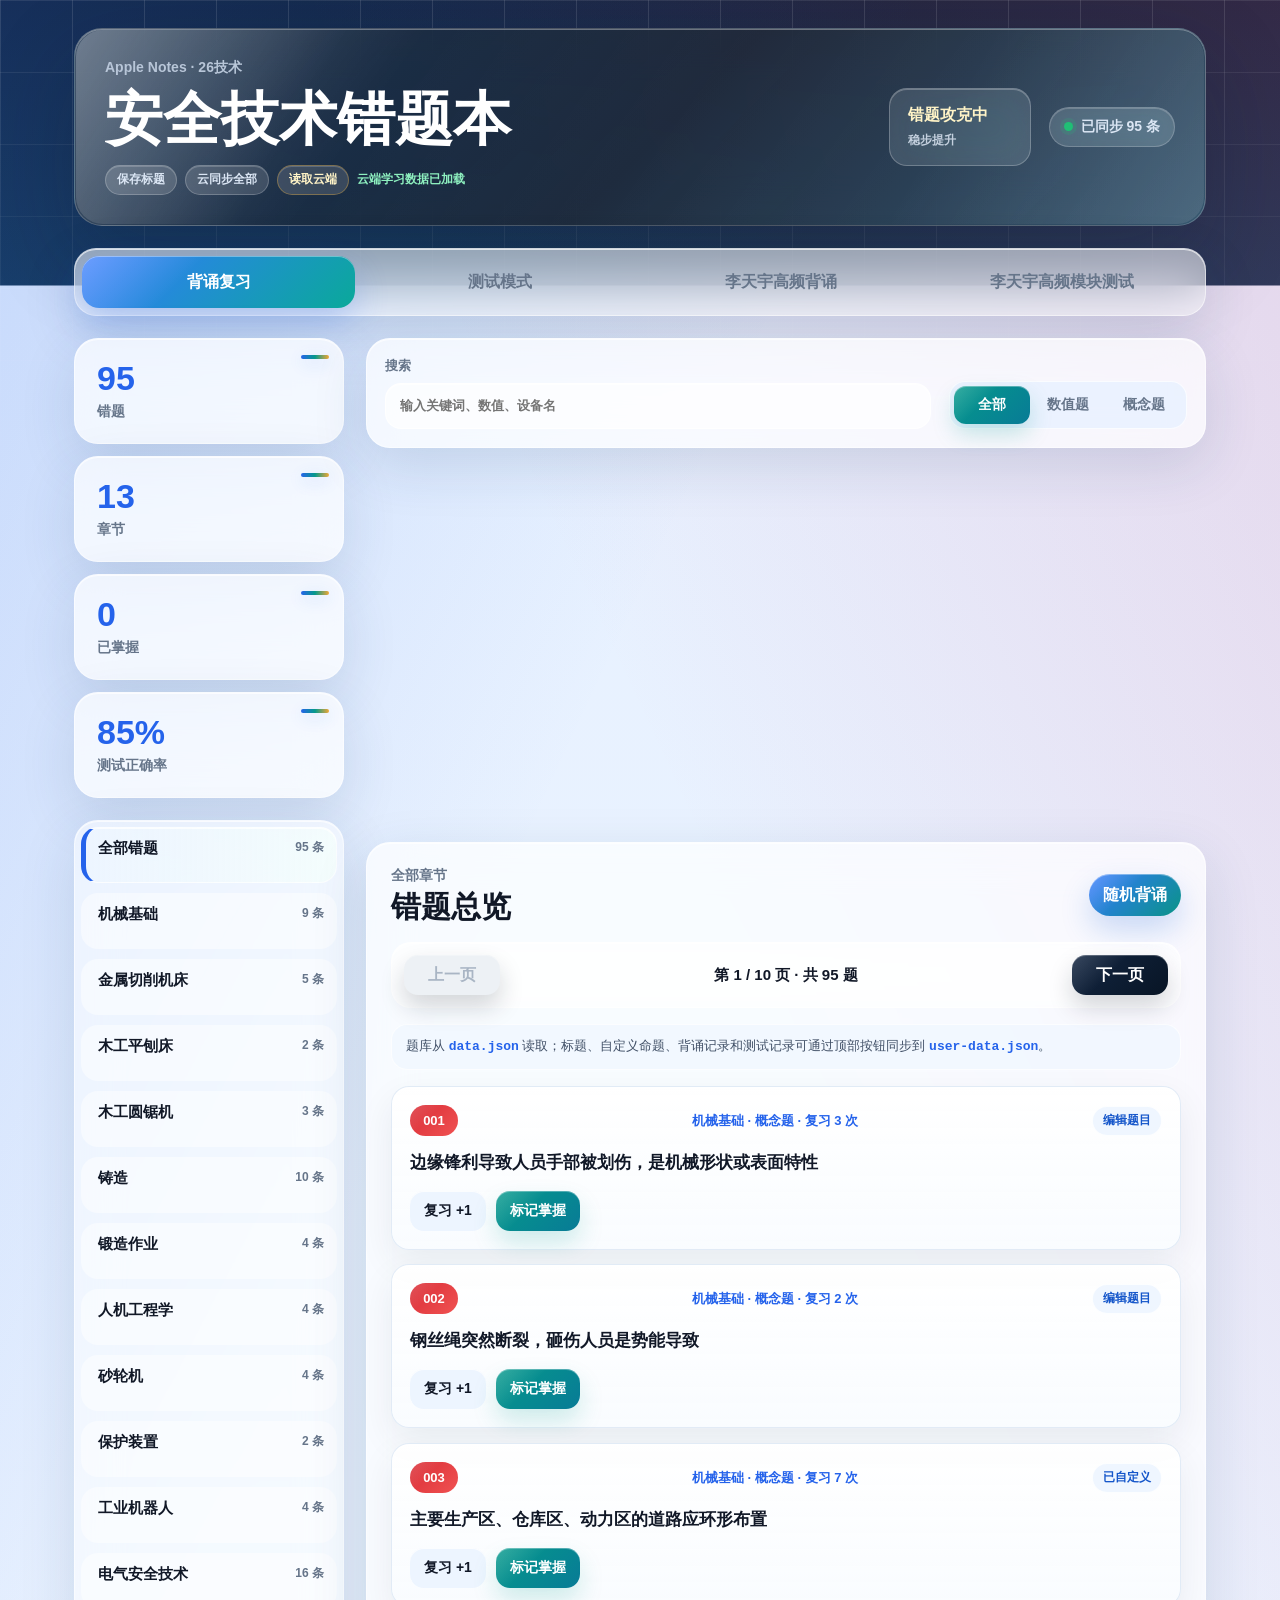
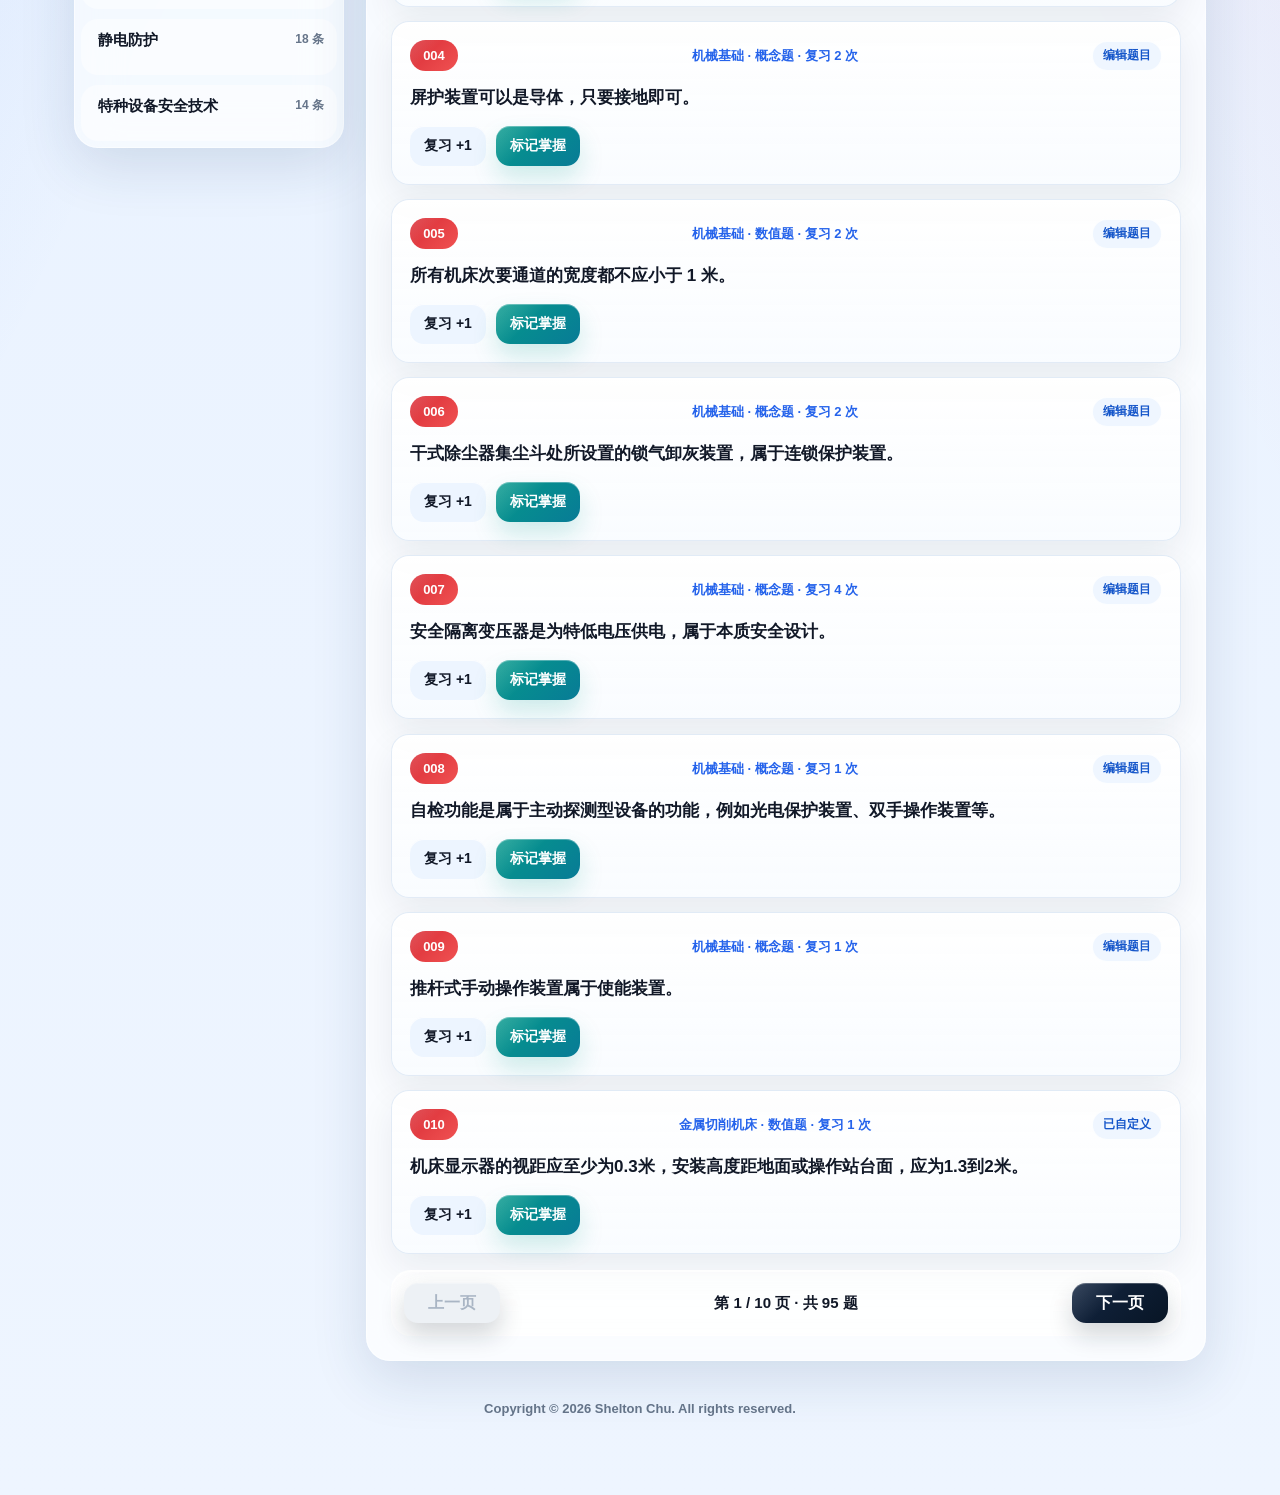
==== commit 9377f3fe: "Add Li Tianyu high frequency review mode" ====
--- a/ios/SafetyTechNotebook/SafetyTechNotebook/Web/index.html
+++ b/ios/SafetyTechNotebook/SafetyTechNotebook/Web/index.html
@@ -11,7 +11,7 @@
     <link rel="manifest" href="manifest.webmanifest" />
     <link rel="icon" href="app-icon.svg" type="image/svg+xml" />
     <link rel="apple-touch-icon" href="apple-touch-icon.png" />
-    <link rel="stylesheet" href="styles.css?v=20260801-pwa-stable" />
+    <link rel="stylesheet" href="styles.css?v=20260801-liyutian-review" />
   </head>
   <body>
     <div class="app">
@@ -40,6 +40,7 @@
         <section class="mode-switch" aria-label="学习模式">
           <button class="active" type="button" data-mode="review">背诵复习</button>
           <button type="button" data-mode="quiz">测试模式</button>
+          <button type="button" data-mode="liyutianReview">李天宇高频背诵</button>
           <button type="button" data-mode="liyutian">李天宇高频模块测试</button>
         </section>
 
@@ -157,6 +158,6 @@
       </article>
     </template>
 
-    <script src="app.js?v=20260801-pwa-stable"></script>
+    <script src="app.js?v=20260801-liyutian-review"></script>
   </body>
 </html>
--- a/ios/SafetyTechNotebook/SafetyTechNotebook/Web/styles.css
+++ b/ios/SafetyTechNotebook/SafetyTechNotebook/Web/styles.css
@@ -1614,3 +1614,18 @@
     margin: 0 auto;
   }
 }
+
+
+.mode-switch button[data-mode="liyutianReview"],
+.mode-switch button[data-mode="liyutian"] {
+  letter-spacing: 0;
+}
+
+@media (max-width: 720px) {
+  .mode-switch button {
+    min-height: 50px;
+    height: auto;
+    padding: 9px 6px;
+    font-size: clamp(12px, 3.15vw, 15px);
+  }
+}
